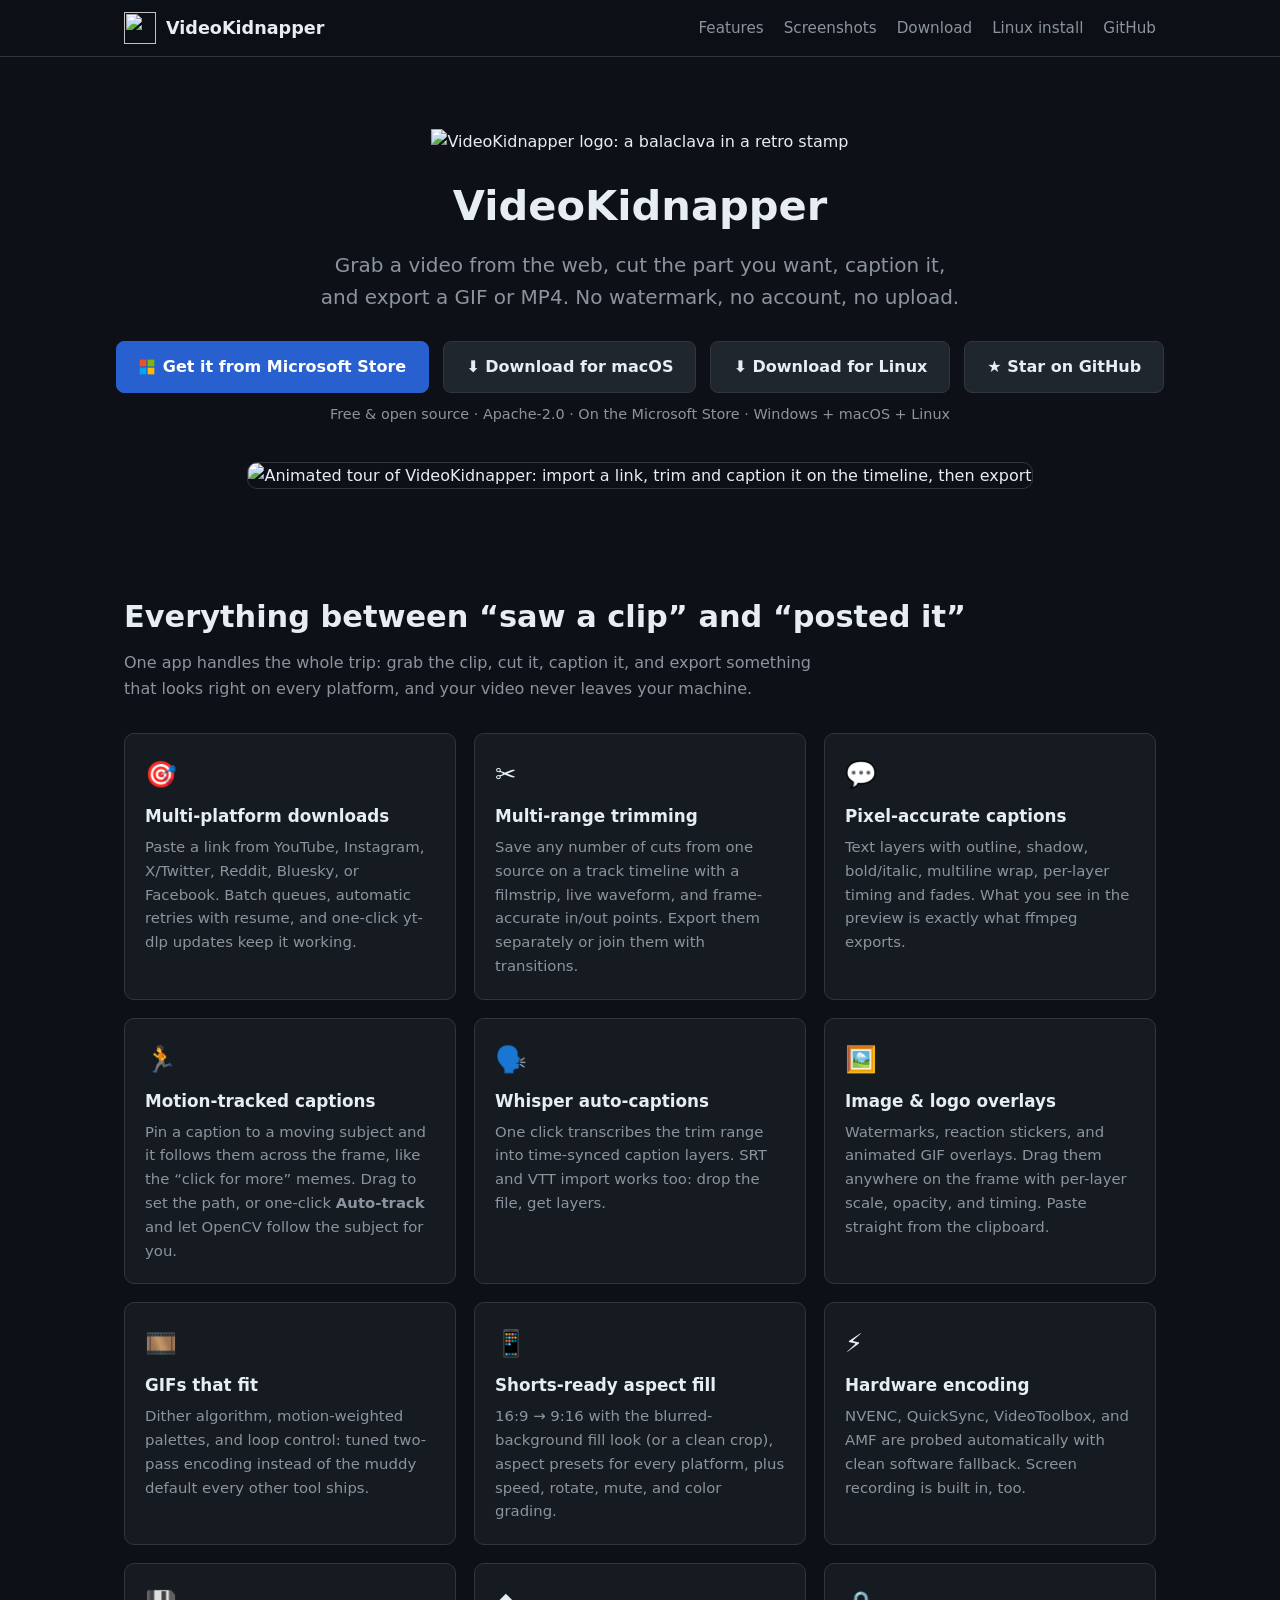
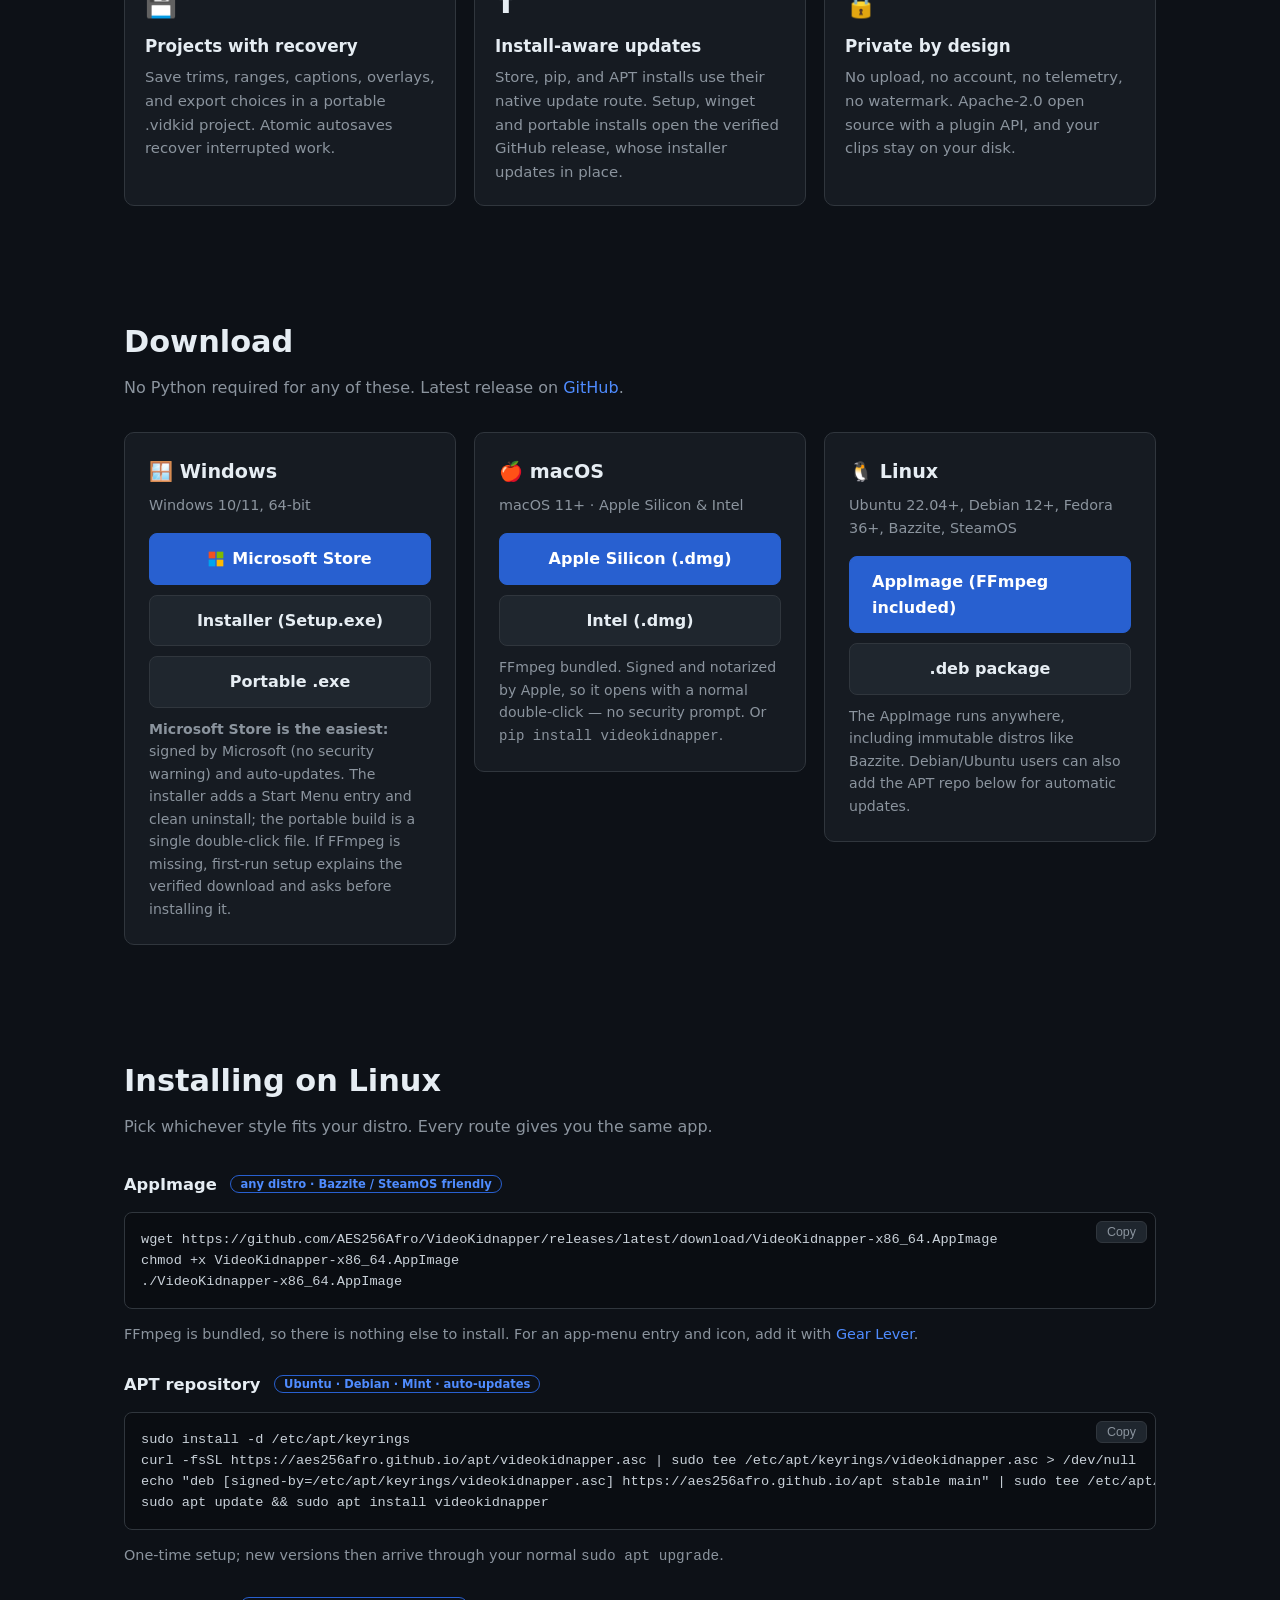
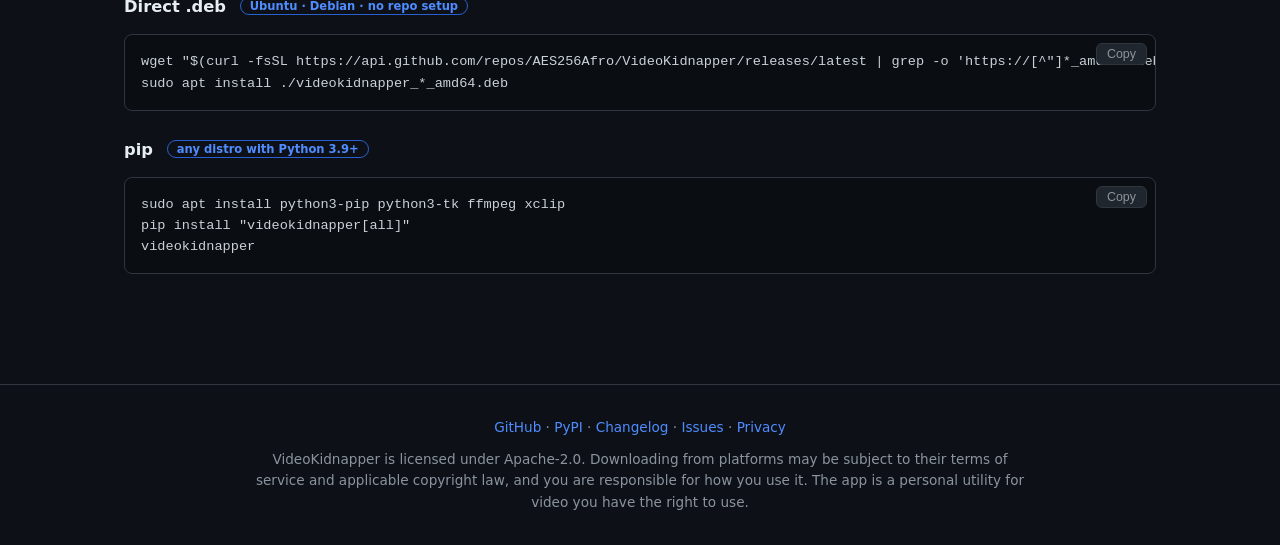
==== site/index.html @ 53217ead "feat: retro-stamp logo across the app, packages, Store art and site The blue balaclava is replaced e" ====
<!DOCTYPE html>
<!-- SPDX-FileCopyrightText: 2026 AES256Afro <https://github.com/AES256Afro>
     SPDX-License-Identifier: Apache-2.0 -->
<html lang="en">
<head>
  <meta charset="utf-8">
  <meta name="viewport" content="width=device-width, initial-scale=1">
  <title>VideoKidnapper: download, trim &amp; caption clips into GIFs and MP4s</title>
  <meta name="description" content="Free, open-source desktop tool: download clips from YouTube, X, Instagram, Reddit and more, trim them, add pixel-accurate captions, and export polished GIFs or MP4s. Fully offline, no watermark, no account.">
  <link rel="icon" type="image/svg+xml" href="assets/branding/logo-mark.svg">
  <link rel="icon" type="image/png" sizes="64x64" href="assets/branding/favicon-64.png">
  <link rel="apple-touch-icon" href="assets/branding/logo-512.png">
  <link rel="stylesheet" href="styles.css">
  <meta property="og:title" content="VideoKidnapper">
  <meta property="og:description" content="Grab a video from the web, cut the part you want, caption it, and export a GIF or MP4. No watermark, no account, no upload.">
  <meta property="og:image" content="https://aes256afro.github.io/VideoKidnapper/assets/branding/logo-card-1280x720.png">
</head>
<body>

<nav>
  <div class="nav-inner">
    <a class="brand" href="./"><img src="assets/branding/logo-mark.svg" alt=""> VideoKidnapper</a>
    <div class="nav-links">
      <a href="#features">Features</a>
      <a href="screenshots.html">Screenshots</a>
      <a href="#download">Download</a>
      <a href="#linux">Linux install</a>
      <a href="https://github.com/AES256Afro/VideoKidnapper">GitHub</a>
    </div>
  </div>
</nav>

<header class="hero">
  <img class="logo" src="assets/branding/logo.svg" alt="VideoKidnapper logo: a balaclava in a retro stamp">
  <h1>VideoKidnapper</h1>
  <p class="tagline">Grab a video from the web, cut the part you want, caption it,
    and export a GIF or MP4. No watermark, no account, no upload.</p>
  <div class="cta-row">
    <a class="btn primary" href="https://apps.microsoft.com/detail/9N4BMTK8Q7KG"><svg width="16" height="16" viewBox="0 0 24 24" aria-hidden="true"><rect x="1" y="1" width="10" height="10" fill="#F25022"/><rect x="13" y="1" width="10" height="10" fill="#7FBA00"/><rect x="1" y="13" width="10" height="10" fill="#00A4EF"/><rect x="13" y="13" width="10" height="10" fill="#FFB900"/></svg> Get it from Microsoft Store</a>
    <a class="btn" id="dl-mac" href="#download">⬇ Download for macOS</a>
    <a class="btn" id="dl-linux" href="https://github.com/AES256Afro/VideoKidnapper/releases/latest/download/VideoKidnapper-x86_64.AppImage">⬇ Download for Linux</a>
    <a class="btn" href="https://github.com/AES256Afro/VideoKidnapper">★ Star on GitHub</a>
  </div>
  <p class="badges" id="version-badge">Free &amp; open source · Apache-2.0 · On the Microsoft Store · Windows + macOS + Linux</p>
  <img class="demo" src="assets/screenshots/demo.gif" alt="Animated tour of VideoKidnapper: import a link, trim and caption it on the timeline, then export">
</header>

<section id="features">
  <div class="container">
    <h2>Everything between “saw a clip” and “posted it”</h2>
    <p class="lede">One app handles the whole trip: grab the clip, cut it, caption it, and export something that looks right on every platform, and your video never leaves your machine.</p>
    <div class="features-grid">
      <div class="feature"><div class="icon">🎯</div><h3>Multi-platform downloads</h3>
        <p>Paste a link from YouTube, Instagram, X/Twitter, Reddit, Bluesky, or Facebook. Batch queues, automatic retries with resume, and one-click yt-dlp updates keep it working.</p></div>
      <div class="feature"><div class="icon">✂️</div><h3>Multi-range trimming</h3>
        <p>Save any number of cuts from one source on a track timeline with a filmstrip, live waveform, and frame-accurate in/out points. Export them separately or join them with transitions.</p></div>
      <div class="feature"><div class="icon">💬</div><h3>Pixel-accurate captions</h3>
        <p>Text layers with outline, shadow, bold/italic, multiline wrap, per-layer timing and fades. What you see in the preview is exactly what ffmpeg exports.</p></div>
      <div class="feature"><div class="icon">🏃</div><h3>Motion-tracked captions</h3>
        <p>Pin a caption to a moving subject and it follows them across the frame, like the “click for more” memes. Drag to set the path, or one-click <strong>Auto-track</strong> and let OpenCV follow the subject for you.</p></div>
      <div class="feature"><div class="icon">🗣️</div><h3>Whisper auto-captions</h3>
        <p>One click transcribes the trim range into time-synced caption layers. SRT and VTT import works too: drop the file, get layers.</p></div>
      <div class="feature"><div class="icon">🖼️</div><h3>Image &amp; logo overlays</h3>
        <p>Watermarks, reaction stickers, and animated GIF overlays. Drag them anywhere on the frame with per-layer scale, opacity, and timing. Paste straight from the clipboard.</p></div>
      <div class="feature"><div class="icon">🎞️</div><h3>GIFs that fit</h3>
        <p>Dither algorithm, motion-weighted palettes, and loop control: tuned two-pass encoding instead of the muddy default every other tool ships.</p></div>
      <div class="feature"><div class="icon">📱</div><h3>Shorts-ready aspect fill</h3>
        <p>16:9 → 9:16 with the blurred-background fill look (or a clean crop), aspect presets for every platform, plus speed, rotate, mute, and color grading.</p></div>
      <div class="feature"><div class="icon">⚡</div><h3>Hardware encoding</h3>
        <p>NVENC, QuickSync, VideoToolbox, and AMF are probed automatically with clean software fallback. Screen recording is built in, too.</p></div>
      <div class="feature"><div class="icon">💾</div><h3>Projects with recovery</h3>
        <p>Save trims, ranges, captions, overlays, and export choices in a portable .vidkid project. Atomic autosaves recover interrupted work.</p></div>
      <div class="feature"><div class="icon">⬆️</div><h3>Install-aware updates</h3>
        <p>Store, pip, and APT installs use their native update route. Setup, winget and portable installs open the verified GitHub release, whose installer updates in place.</p></div>
      <div class="feature"><div class="icon">🔒</div><h3>Private by design</h3>
        <p>No upload, no account, no telemetry, no watermark. Apache-2.0 open source with a plugin API, and your clips stay on your disk.</p></div>
    </div>
  </div>
</section>

<section id="download">
  <div class="container">
    <h2>Download</h2>
    <p class="lede">No Python required for any of these. <span id="latest-note">Latest release on <a href="https://github.com/AES256Afro/VideoKidnapper/releases/latest">GitHub</a>.</span></p>
    <div class="dl-grid">
      <div class="dl-card">
        <h3>🪟 Windows</h3>
        <p class="sub">Windows 10/11, 64-bit</p>
        <a class="btn primary" href="https://apps.microsoft.com/detail/9N4BMTK8Q7KG"><svg width="16" height="16" viewBox="0 0 24 24" aria-hidden="true"><rect x="1" y="1" width="10" height="10" fill="#F25022"/><rect x="13" y="1" width="10" height="10" fill="#7FBA00"/><rect x="1" y="13" width="10" height="10" fill="#00A4EF"/><rect x="13" y="13" width="10" height="10" fill="#FFB900"/></svg> Microsoft Store</a>
        <a class="btn" id="dl-win-setup" href="https://github.com/AES256Afro/VideoKidnapper/releases/latest">Installer (Setup.exe)</a>
        <a class="btn" href="https://github.com/AES256Afro/VideoKidnapper/releases/latest/download/VideoKidnapper.exe">Portable .exe</a>
        <p class="alt"><strong>Microsoft Store is the easiest:</strong> signed by Microsoft (no security warning) and auto-updates. The installer adds a Start Menu entry and clean uninstall; the portable build is a single double-click file. If FFmpeg is missing, first-run setup explains the verified download and asks before installing it.</p>
      </div>
      <div class="dl-card">
        <h3>🍎 macOS</h3>
        <p class="sub">macOS 11+ · Apple Silicon &amp; Intel</p>
        <a class="btn primary" id="dl-mac-arm" href="https://github.com/AES256Afro/VideoKidnapper/releases/latest">Apple Silicon (.dmg)</a>
        <a class="btn" id="dl-mac-intel" href="https://github.com/AES256Afro/VideoKidnapper/releases/latest">Intel (.dmg)</a>
        <p class="alt">FFmpeg bundled. Signed and notarized by Apple, so it opens with a normal double-click — no security prompt. Or <code>pip install videokidnapper</code>.</p>
      </div>
      <div class="dl-card">
        <h3>🐧 Linux</h3>
        <p class="sub">Ubuntu 22.04+, Debian 12+, Fedora 36+, Bazzite, SteamOS</p>
        <a class="btn primary" href="https://github.com/AES256Afro/VideoKidnapper/releases/latest/download/VideoKidnapper-x86_64.AppImage">AppImage (FFmpeg included)</a>
        <a class="btn" id="dl-deb" href="https://github.com/AES256Afro/VideoKidnapper/releases/latest">.deb package</a>
        <p class="alt">The AppImage runs anywhere, including immutable distros like Bazzite. Debian/Ubuntu users can also add the APT repo below for automatic updates.</p>
      </div>
    </div>
  </div>
</section>

<section id="linux">
  <div class="container">
    <h2>Installing on Linux</h2>
    <p class="lede">Pick whichever style fits your distro. Every route gives you the same app.</p>

    <h4 class="install-h">AppImage <span class="tagchip">any distro · Bazzite / SteamOS friendly</span></h4>
    <div class="codeblock"><button class="copy">Copy</button><pre>wget https://github.com/AES256Afro/VideoKidnapper/releases/latest/download/VideoKidnapper-x86_64.AppImage
chmod +x VideoKidnapper-x86_64.AppImage
./VideoKidnapper-x86_64.AppImage</pre></div>
    <p class="install-note">FFmpeg is bundled, so there is nothing else to install. For an app-menu entry and icon, add it with <a href="https://flathub.org/apps/it.mijorus.gearlever">Gear Lever</a>.</p>

    <h4 class="install-h">APT repository <span class="tagchip">Ubuntu · Debian · Mint · auto-updates</span></h4>
    <div class="codeblock"><button class="copy">Copy</button><pre>sudo install -d /etc/apt/keyrings
curl -fsSL https://aes256afro.github.io/apt/videokidnapper.asc | sudo tee /etc/apt/keyrings/videokidnapper.asc &gt; /dev/null
echo "deb [signed-by=/etc/apt/keyrings/videokidnapper.asc] https://aes256afro.github.io/apt stable main" | sudo tee /etc/apt/sources.list.d/videokidnapper.list
sudo apt update &amp;&amp; sudo apt install videokidnapper</pre></div>
    <p class="install-note">One-time setup; new versions then arrive through your normal <code>sudo apt upgrade</code>.</p>

    <h4 class="install-h">Direct .deb <span class="tagchip">Ubuntu · Debian · no repo setup</span></h4>
    <div class="codeblock"><button class="copy">Copy</button><pre>wget "$(curl -fsSL https://api.github.com/repos/AES256Afro/VideoKidnapper/releases/latest | grep -o 'https://[^"]*_amd64\.deb')"
sudo apt install ./videokidnapper_*_amd64.deb</pre></div>

    <h4 class="install-h">pip <span class="tagchip">any distro with Python 3.9+</span></h4>
    <div class="codeblock"><button class="copy">Copy</button><pre>sudo apt install python3-pip python3-tk ffmpeg xclip
pip install "videokidnapper[all]"
videokidnapper</pre></div>
  </div>
</section>

<footer>
  <p>
    <a href="https://github.com/AES256Afro/VideoKidnapper">GitHub</a> ·
    <a href="https://pypi.org/project/videokidnapper/">PyPI</a> ·
    <a href="https://github.com/AES256Afro/VideoKidnapper/blob/main/CHANGELOG.md">Changelog</a> ·
    <a href="https://github.com/AES256Afro/VideoKidnapper/issues">Issues</a> ·
    <a href="privacy.html">Privacy</a>
  </p>
  <p class="fine">VideoKidnapper is licensed under Apache-2.0. Downloading from platforms may be subject to their terms of service and applicable copyright law, and you are responsible for how you use it. The app is a personal utility for video you have the right to use.</p>
</footer>

<script>
// Copy buttons for the install code blocks.
document.querySelectorAll('.codeblock .copy').forEach(function (btn) {
  btn.addEventListener('click', function () {
    navigator.clipboard.writeText(btn.nextElementSibling.textContent).then(function () {
      btn.textContent = 'Copied!';
      setTimeout(function () { btn.textContent = 'Copy'; }, 1500);
    });
  });
});

// Resolve exact versioned asset links from the latest GitHub release.
// Static fallbacks (the hrefs already in the HTML) cover API failures.
fetch('https://api.github.com/repos/AES256Afro/VideoKidnapper/releases/latest')
  .then(function (r) { return r.ok ? r.json() : null; })
  .then(function (rel) {
    if (!rel || !rel.assets) return;
    function asset(re) {
      var a = rel.assets.find(function (a) { return re.test(a.name); });
      return a ? a.browser_download_url : null;
    }
    var setup = asset(/^VideoKidnapper-Setup-.*\.exe$/);
    var deb = asset(/_amd64\.deb$/);
    var winSetup = document.getElementById('dl-win-setup');
    if (setup && winSetup) winSetup.href = setup;
    var debBtn = document.getElementById('dl-deb');
    if (deb && debBtn) debBtn.href = deb;
    var macArm = asset(/-macos-arm64\.dmg$/), macIntel = asset(/-macos-x86_64\.dmg$/);
    var macArmBtn = document.getElementById('dl-mac-arm');
    var macIntelBtn = document.getElementById('dl-mac-intel');
    if (macArm && macArmBtn) macArmBtn.href = macArm;
    if (macIntel && macIntelBtn) macIntelBtn.href = macIntel;
    if (rel.tag_name) {
      document.getElementById('version-badge').textContent =
        'Free & open source · Apache-2.0 · On the Microsoft Store · Windows + macOS + Linux · latest: ' + rel.tag_name;
    }
  })
  .catch(function () { /* fallbacks stay in place */ });
</script>

</body>
</html>
---- site/styles.css ----
/* SPDX-FileCopyrightText: 2026 AES256Afro <https://github.com/AES256Afro>
   SPDX-License-Identifier: Apache-2.0
   VideoKidnapper website — palette mirrors videokidnapper/ui/theme.py */

:root {
  --bg-base: #0D1117;
  --bg-surface: #161B22;
  --bg-raised: #1F262E;
  --border: #30363D;
  --accent: #4F8CFF;
  --accent-active: #2860D0;
  --success: #3FB950;
  --text: #E6EDF3;
  --text-muted: #8B949E;
}

* { margin: 0; padding: 0; box-sizing: border-box; }

html { scroll-behavior: smooth; }

body {
  background: var(--bg-base);
  color: var(--text);
  font-family: "Segoe UI", system-ui, -apple-system, "Helvetica Neue", Arial, sans-serif;
  line-height: 1.6;
}

a { color: var(--accent); text-decoration: none; }
a:hover { text-decoration: underline; }

.container { max-width: 1080px; margin: 0 auto; padding: 0 24px; }

/* ---- nav ---- */
nav {
  position: sticky; top: 0; z-index: 10;
  background: rgba(13, 17, 23, 0.92);
  backdrop-filter: blur(8px);
  border-bottom: 1px solid var(--border);
}
.nav-inner {
  display: flex; align-items: center; gap: 24px;
  padding: 12px 24px; max-width: 1080px; margin: 0 auto;
}
.nav-inner .brand {
  display: flex; align-items: center; gap: 10px;
  font-weight: 700; font-size: 1.1rem; color: var(--text);
}
.nav-inner .brand img { width: 32px; height: 32px; }
.nav-links { display: flex; gap: 20px; margin-left: auto; flex-wrap: wrap; }
.nav-links a { color: var(--text-muted); font-size: 0.95rem; }
.nav-links a:hover { color: var(--text); text-decoration: none; }

/* ---- hero ---- */
.hero { text-align: center; padding: 72px 24px 48px; }
.hero img.logo { width: 200px; height: 200px; }
.hero h1 { font-size: 2.6rem; margin: 18px 0 10px; }
.hero .tagline {
  color: var(--text-muted); font-size: 1.25rem;
  max-width: 640px; margin: 0 auto 28px;
}
.hero .demo {
  max-width: 100%; width: 760px; border-radius: 10px;
  border: 1px solid var(--border); margin-top: 36px;
}
.badges { color: var(--text-muted); font-size: .9rem; margin-top: 10px; }

.cta-row { display: flex; gap: 14px; justify-content: center; flex-wrap: wrap; }
.btn {
  display: inline-flex; align-items: center; gap: 8px;
  padding: 12px 22px; border-radius: 8px; font-weight: 600;
  border: 1px solid var(--border); color: var(--text);
  background: var(--bg-raised);
}
.btn:hover { text-decoration: none; border-color: var(--accent); }
.btn.primary { background: var(--accent-active); border-color: var(--accent-active); color: #fff; }
.btn.primary:hover { background: var(--accent); border-color: var(--accent); }

/* ---- sections ---- */
section { padding: 56px 0; }
section h2 { font-size: 1.9rem; margin-bottom: 8px; }
section .lede { color: var(--text-muted); margin-bottom: 32px; max-width: 720px; }

/* ---- features ---- */
.features-grid {
  display: grid; gap: 18px;
  grid-template-columns: repeat(auto-fit, minmax(280px, 1fr));
}
.feature {
  background: var(--bg-surface); border: 1px solid var(--border);
  border-radius: 10px; padding: 20px;
}
.feature .icon { font-size: 1.6rem; }
.feature h3 { font-size: 1.05rem; margin: 8px 0 6px; }
.feature p { color: var(--text-muted); font-size: 0.93rem; }

/* ---- downloads ---- */
.dl-grid {
  display: grid; gap: 18px;
  grid-template-columns: repeat(auto-fit, minmax(320px, 1fr));
  align-items: start;
}
.dl-card {
  background: var(--bg-surface); border: 1px solid var(--border);
  border-radius: 10px; padding: 24px;
}
.dl-card h3 { display: flex; align-items: center; gap: 10px; font-size: 1.2rem; margin-bottom: 6px; }
.dl-card .sub { color: var(--text-muted); font-size: 0.9rem; margin-bottom: 16px; }
.dl-card .btn { width: 100%; justify-content: center; margin-bottom: 10px; }
.dl-card .alt { font-size: 0.88rem; color: var(--text-muted); }

/* ---- code blocks ---- */
.codeblock {
  position: relative; background: #0A0D12; border: 1px solid var(--border);
  border-radius: 8px; margin: 14px 0;
}
.codeblock pre {
  padding: 16px; overflow-x: auto; font-size: 0.85rem;
  font-family: ui-monospace, "Cascadia Code", Consolas, "Courier New", monospace;
  color: #C9D1D9; line-height: 1.55;
}
.codeblock .copy {
  position: absolute; top: 8px; right: 8px;
  background: var(--bg-raised); color: var(--text-muted);
  border: 1px solid var(--border); border-radius: 6px;
  padding: 3px 10px; font-size: 0.78rem; cursor: pointer;
}
.codeblock .copy:hover { color: var(--text); border-color: var(--accent); }
.install-note { color: var(--text-muted); font-size: 0.9rem; margin-top: 6px; }
h4.install-h { margin: 26px 0 4px; font-size: 1.02rem; }
h4.install-h .tagchip {
  font-size: 0.72rem; font-weight: 600; color: var(--accent);
  border: 1px solid var(--accent-active); border-radius: 999px;
  padding: 1px 9px; vertical-align: 2px; margin-left: 8px;
}

/* ---- screenshots page ---- */
.shot { margin: 48px 0; }
.shot img {
  width: 100%; border-radius: 10px; border: 1px solid var(--border);
}
.shot h3 { font-size: 1.25rem; margin-bottom: 4px; }
.shot .caption { color: var(--text-muted); margin-bottom: 14px; max-width: 780px; }

/* ---- footer ---- */
footer {
  border-top: 1px solid var(--border); padding: 32px 24px; margin-top: 40px;
  color: var(--text-muted); font-size: 0.85rem; text-align: center;
}
footer .fine { max-width: 780px; margin: 10px auto 0; }
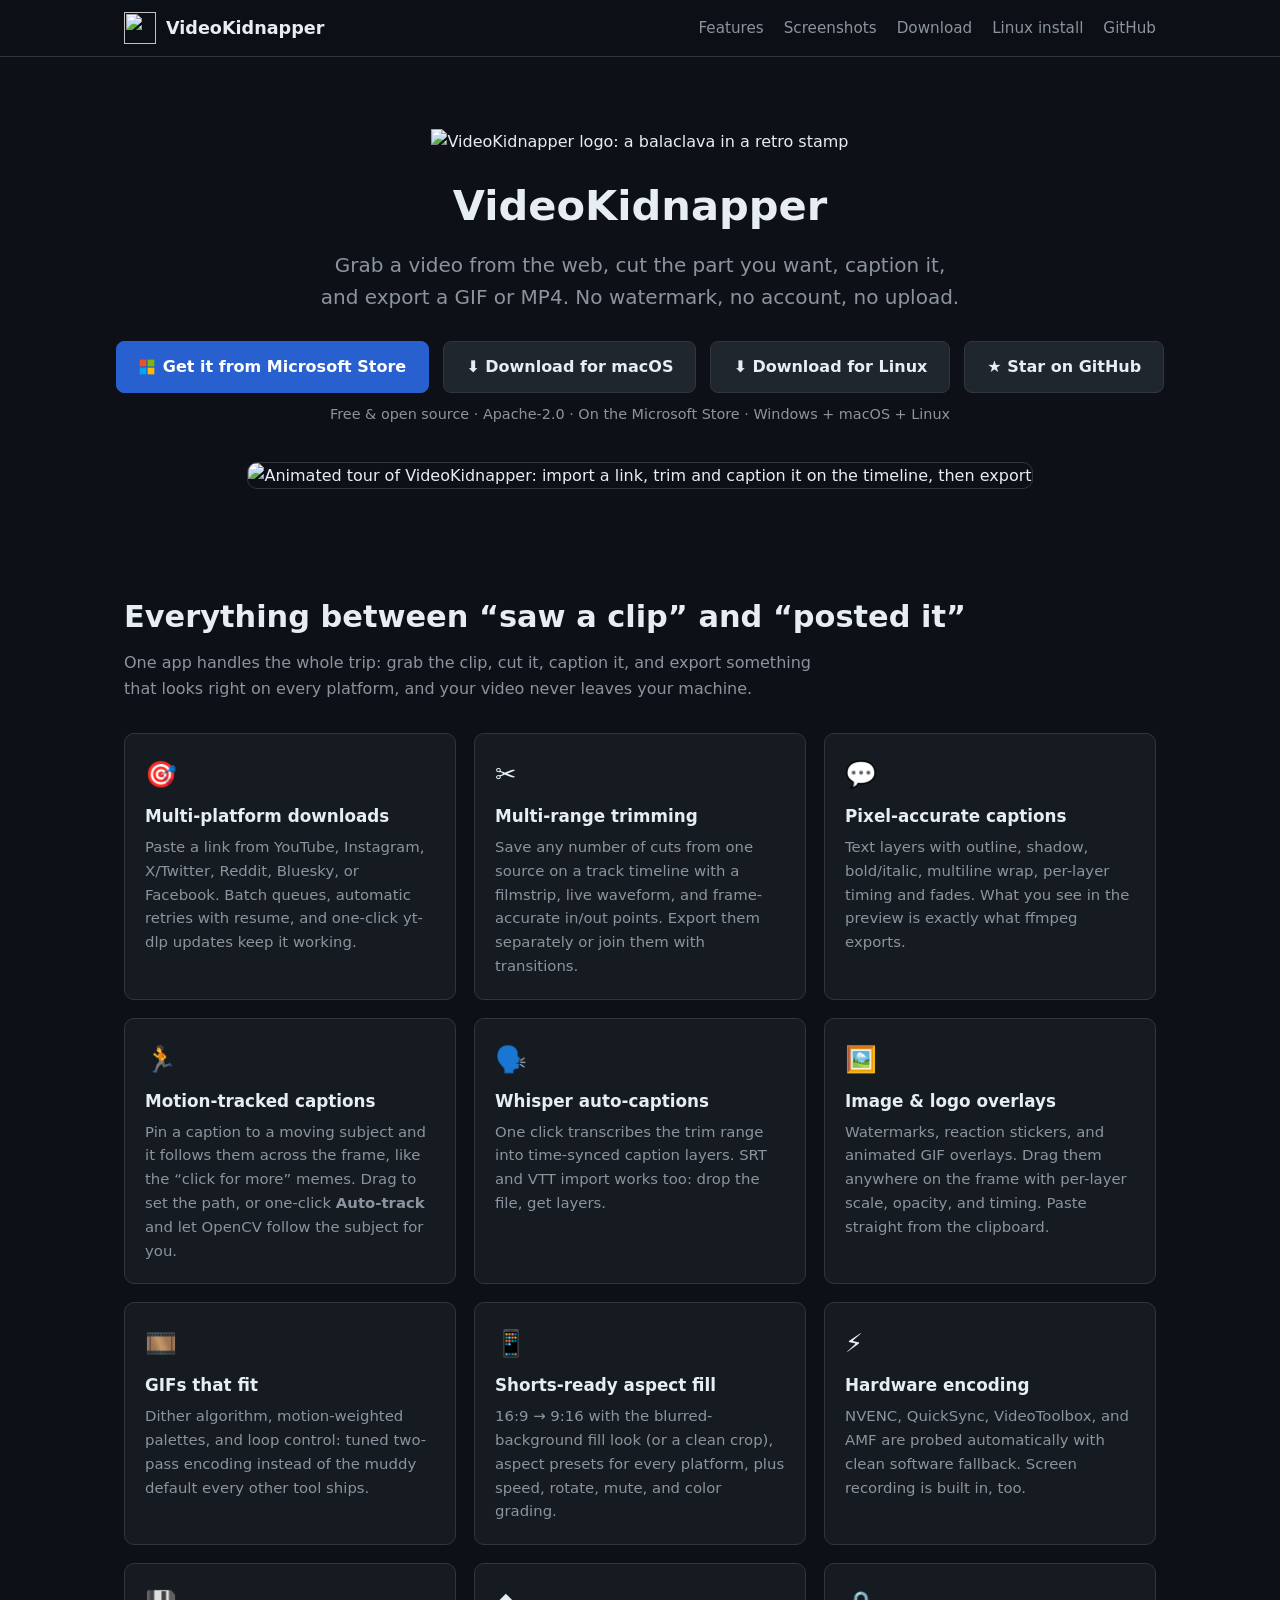
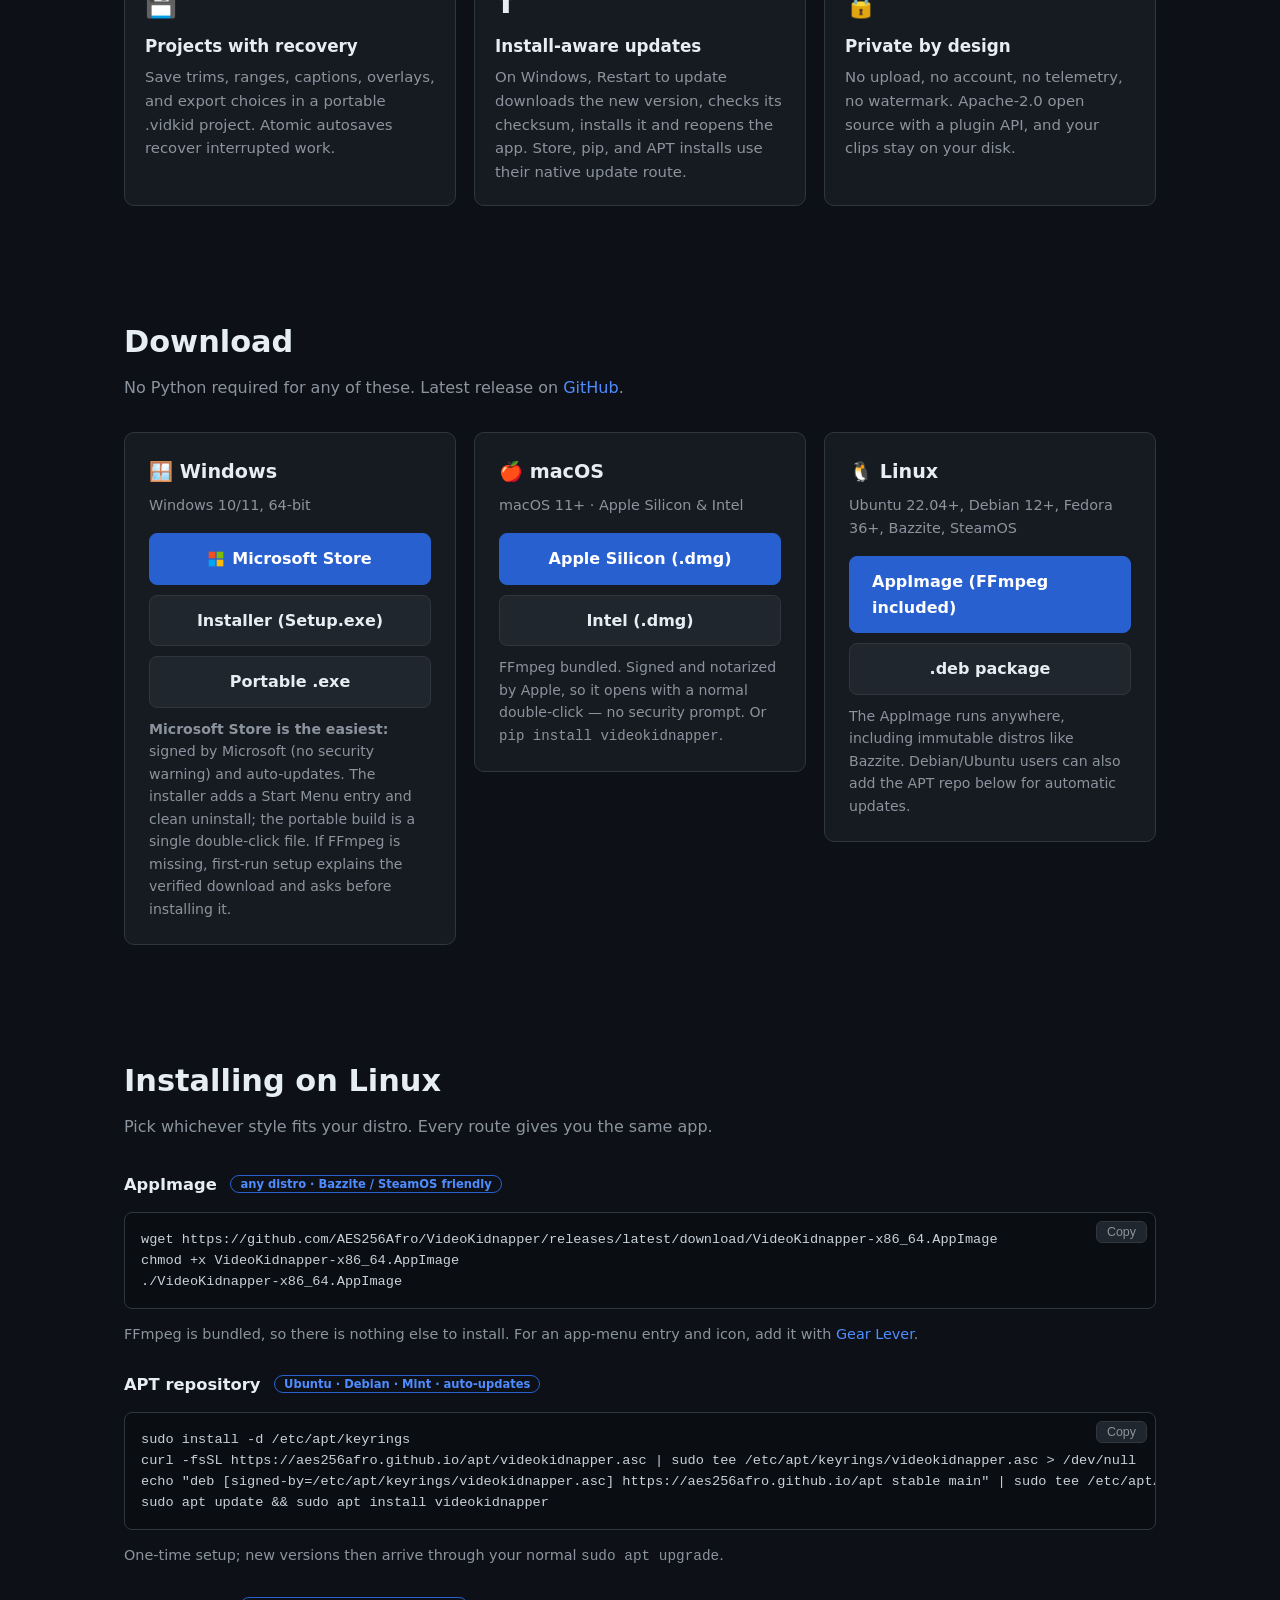
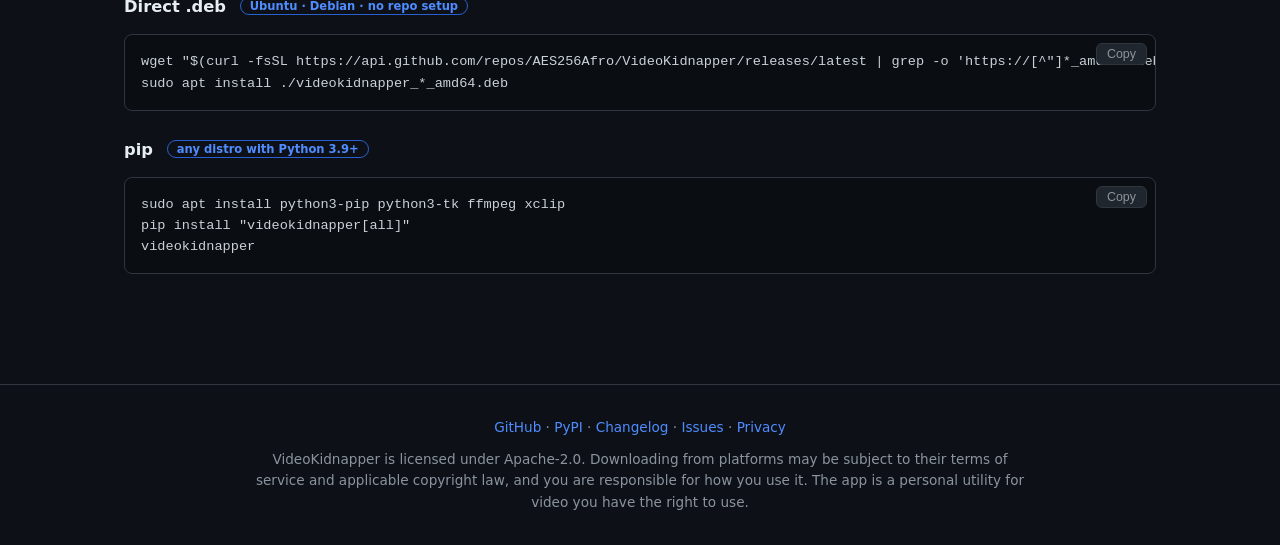
==== commit 0b6499f3: "feat: Windows updates install themselves ("Restart to update") Setup, winget and portable installs n" ====
--- a/site/index.html
+++ b/site/index.html
@@ -71,7 +71,7 @@
       <div class="feature"><div class="icon">💾</div><h3>Projects with recovery</h3>
         <p>Save trims, ranges, captions, overlays, and export choices in a portable .vidkid project. Atomic autosaves recover interrupted work.</p></div>
       <div class="feature"><div class="icon">⬆️</div><h3>Install-aware updates</h3>
-        <p>Store, pip, and APT installs use their native update route. Setup, winget and portable installs open the verified GitHub release, whose installer updates in place.</p></div>
+        <p>On Windows, Restart to update downloads the new version, checks its checksum, installs it and reopens the app. Store, pip, and APT installs use their native update route.</p></div>
       <div class="feature"><div class="icon">🔒</div><h3>Private by design</h3>
         <p>No upload, no account, no telemetry, no watermark. Apache-2.0 open source with a plugin API, and your clips stay on your disk.</p></div>
     </div>
--- a/site/styles.css
+++ b/site/styles.css
@@ -1,4 +1,4 @@
-/* SPDX-FileCopyrightText: 2026 AES256Afro <https://github.com/AES256Afro>
+/* SPDX-FileCopyrightText: 2026 Christopher Courtney <https://github.com/AES256Afro>
    SPDX-License-Identifier: Apache-2.0
    VideoKidnapper website — palette mirrors videokidnapper/ui/theme.py */
 
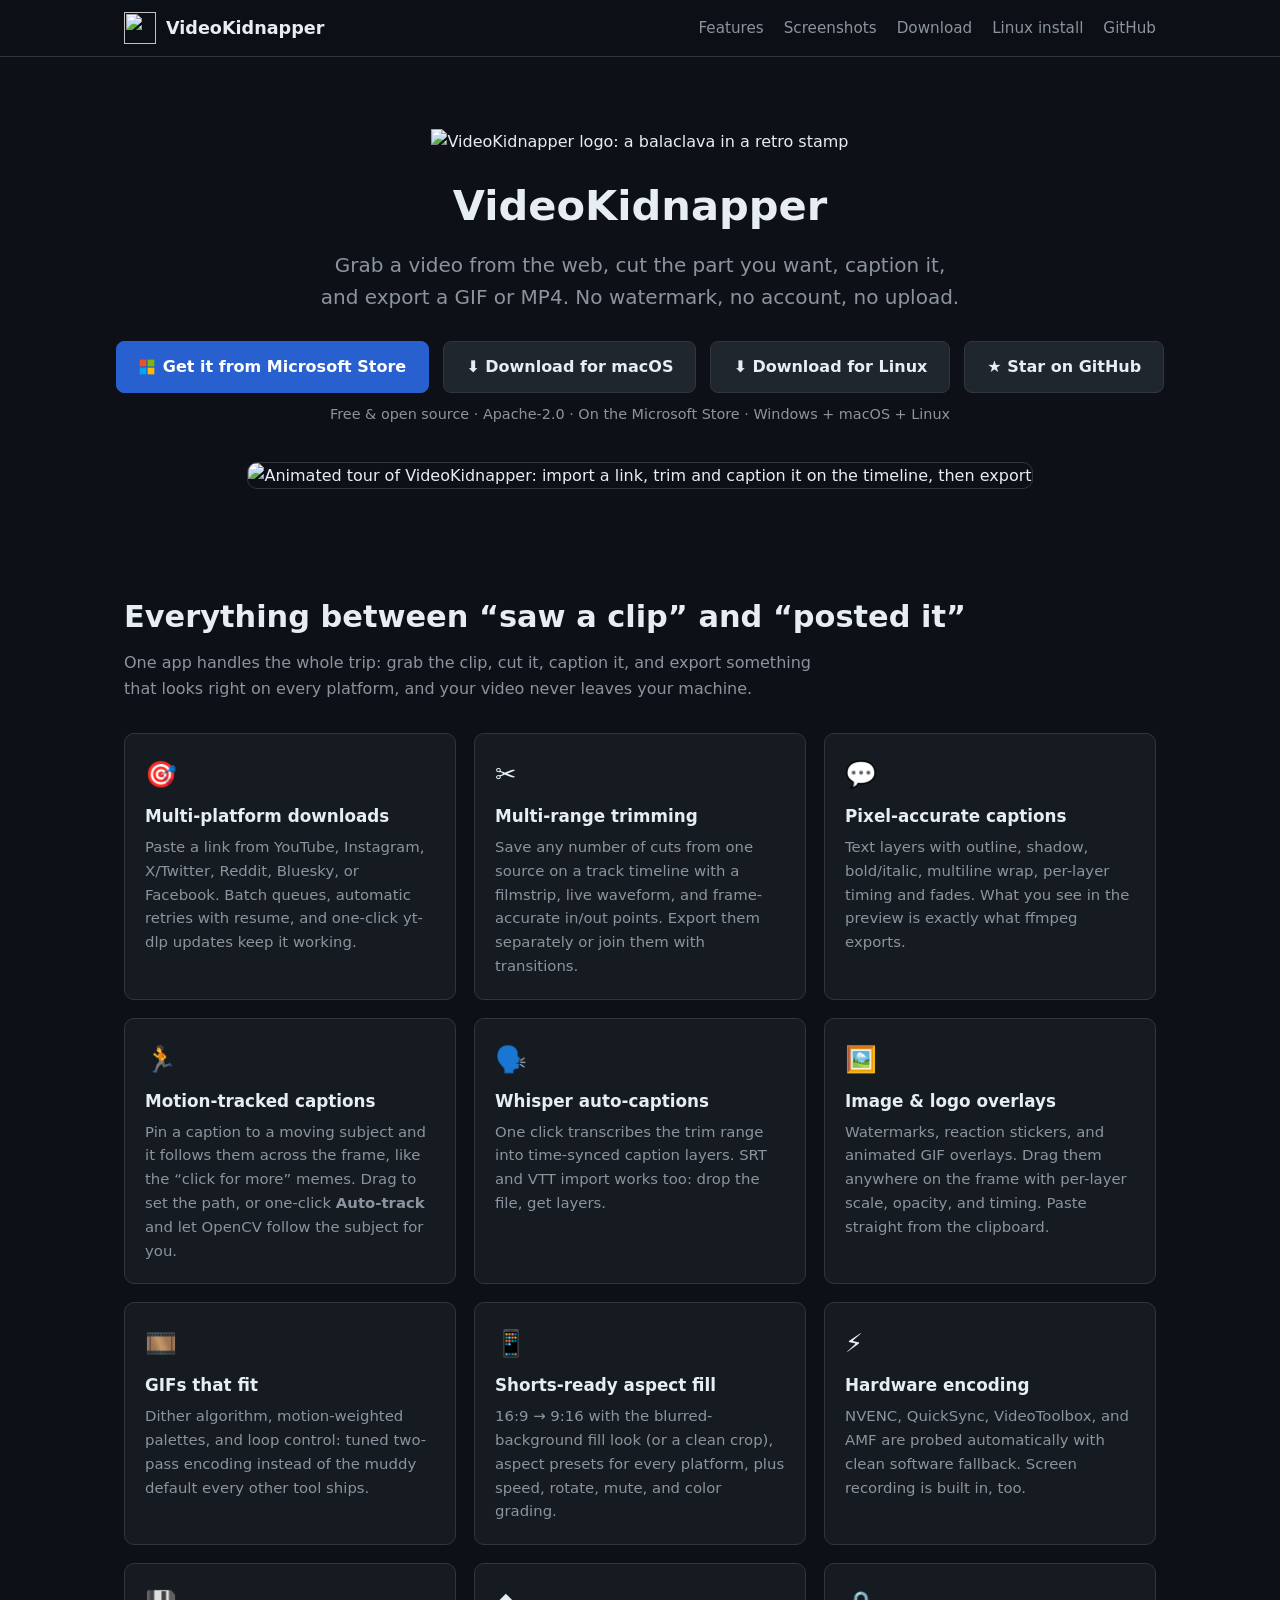
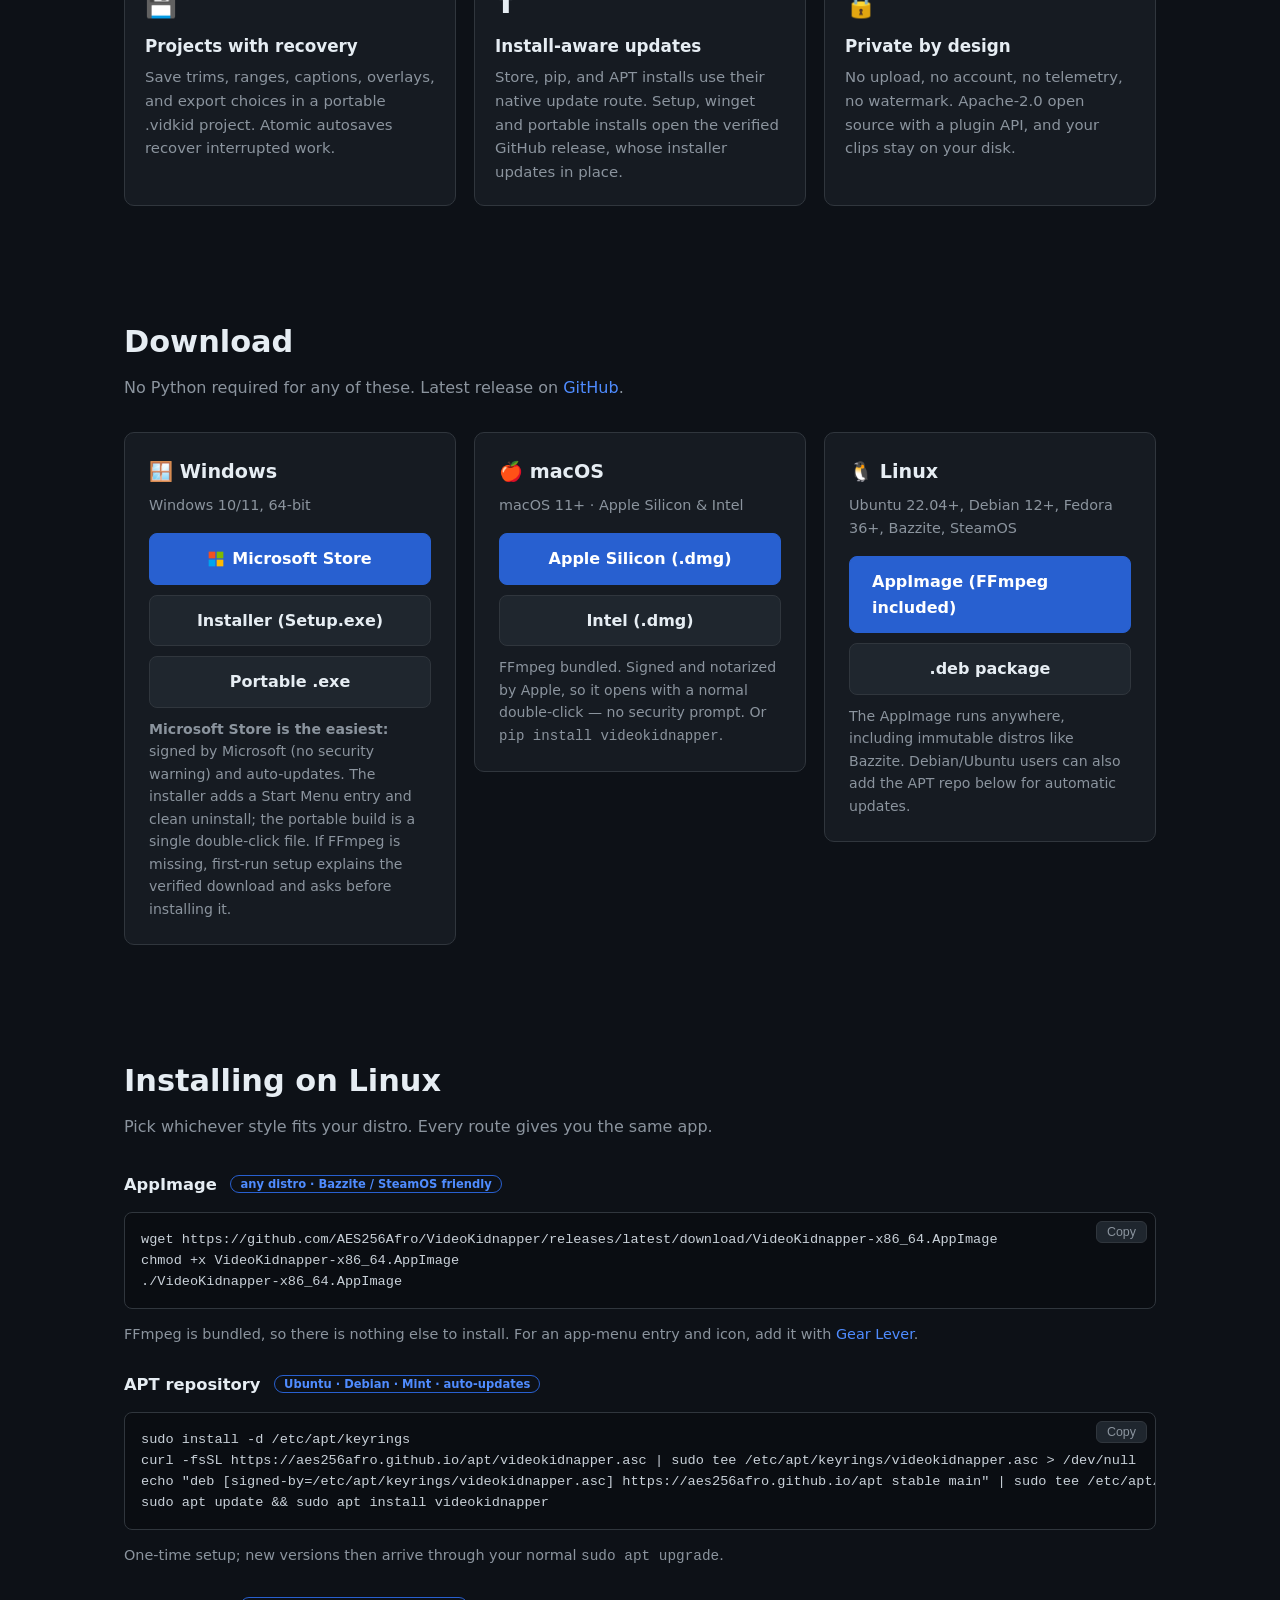
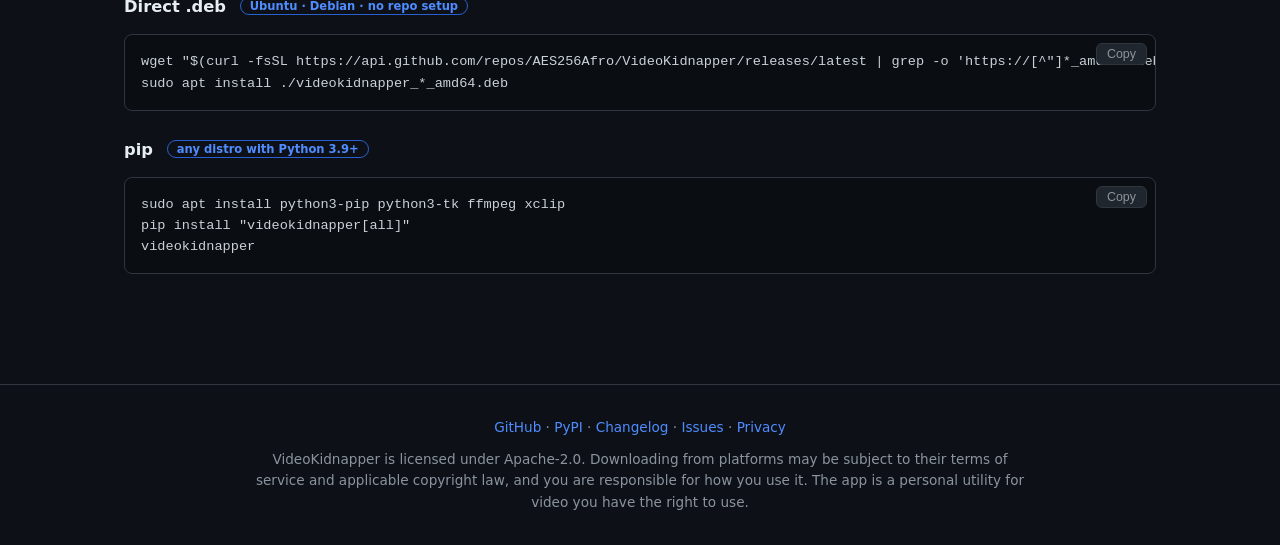
==== commit 4b71420b: "Attribute copyright to AES256Afro, scrub personal data from docs Replaces the copyright holder in 18" ====
--- a/site/index.html
+++ b/site/index.html
@@ -71,7 +71,7 @@
       <div class="feature"><div class="icon">💾</div><h3>Projects with recovery</h3>
         <p>Save trims, ranges, captions, overlays, and export choices in a portable .vidkid project. Atomic autosaves recover interrupted work.</p></div>
       <div class="feature"><div class="icon">⬆️</div><h3>Install-aware updates</h3>
-        <p>On Windows, Restart to update downloads the new version, checks its checksum, installs it and reopens the app. Store, pip, and APT installs use their native update route.</p></div>
+        <p>Store, pip, and APT installs use their native update route. Setup, winget and portable installs open the verified GitHub release, whose installer updates in place.</p></div>
       <div class="feature"><div class="icon">🔒</div><h3>Private by design</h3>
         <p>No upload, no account, no telemetry, no watermark. Apache-2.0 open source with a plugin API, and your clips stay on your disk.</p></div>
     </div>
--- a/site/styles.css
+++ b/site/styles.css
@@ -1,4 +1,4 @@
-/* SPDX-FileCopyrightText: 2026 Christopher Courtney <https://github.com/AES256Afro>
+/* SPDX-FileCopyrightText: 2026 AES256Afro <https://github.com/AES256Afro>
    SPDX-License-Identifier: Apache-2.0
    VideoKidnapper website — palette mirrors videokidnapper/ui/theme.py */
 
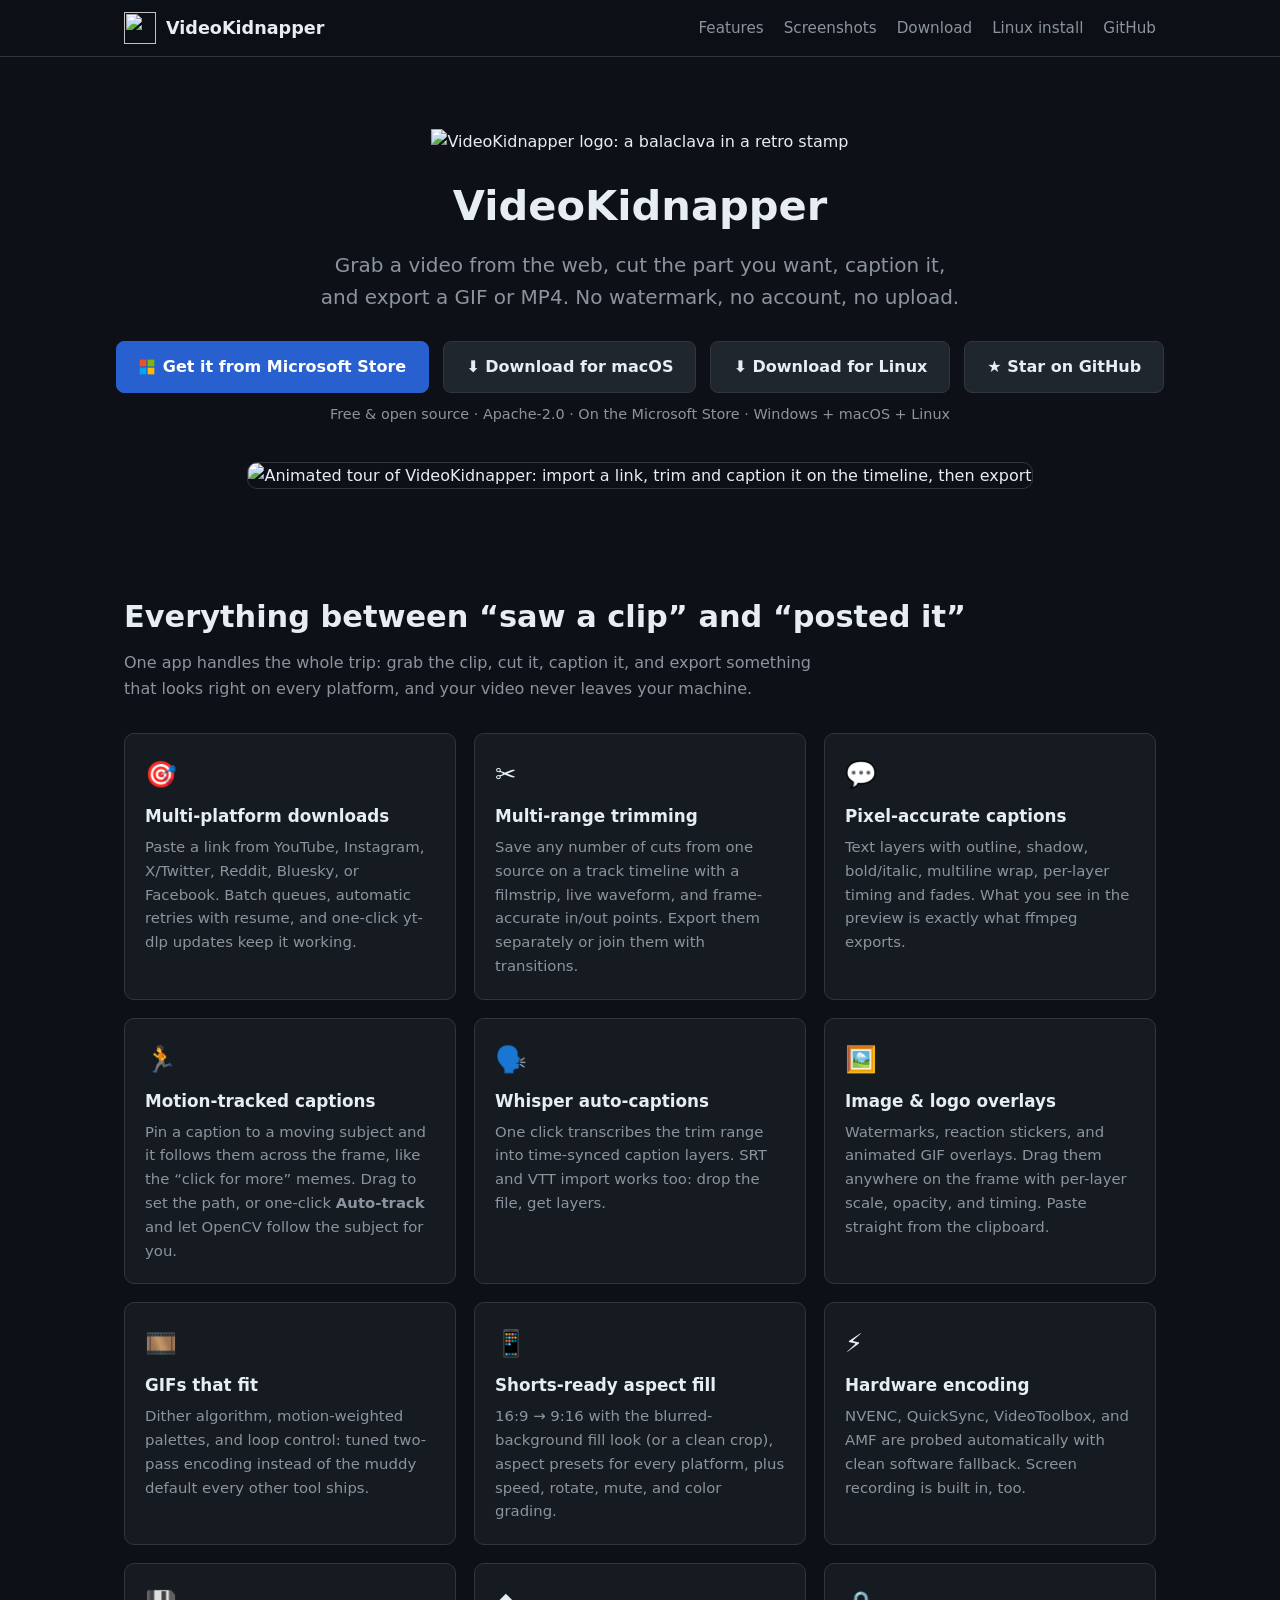
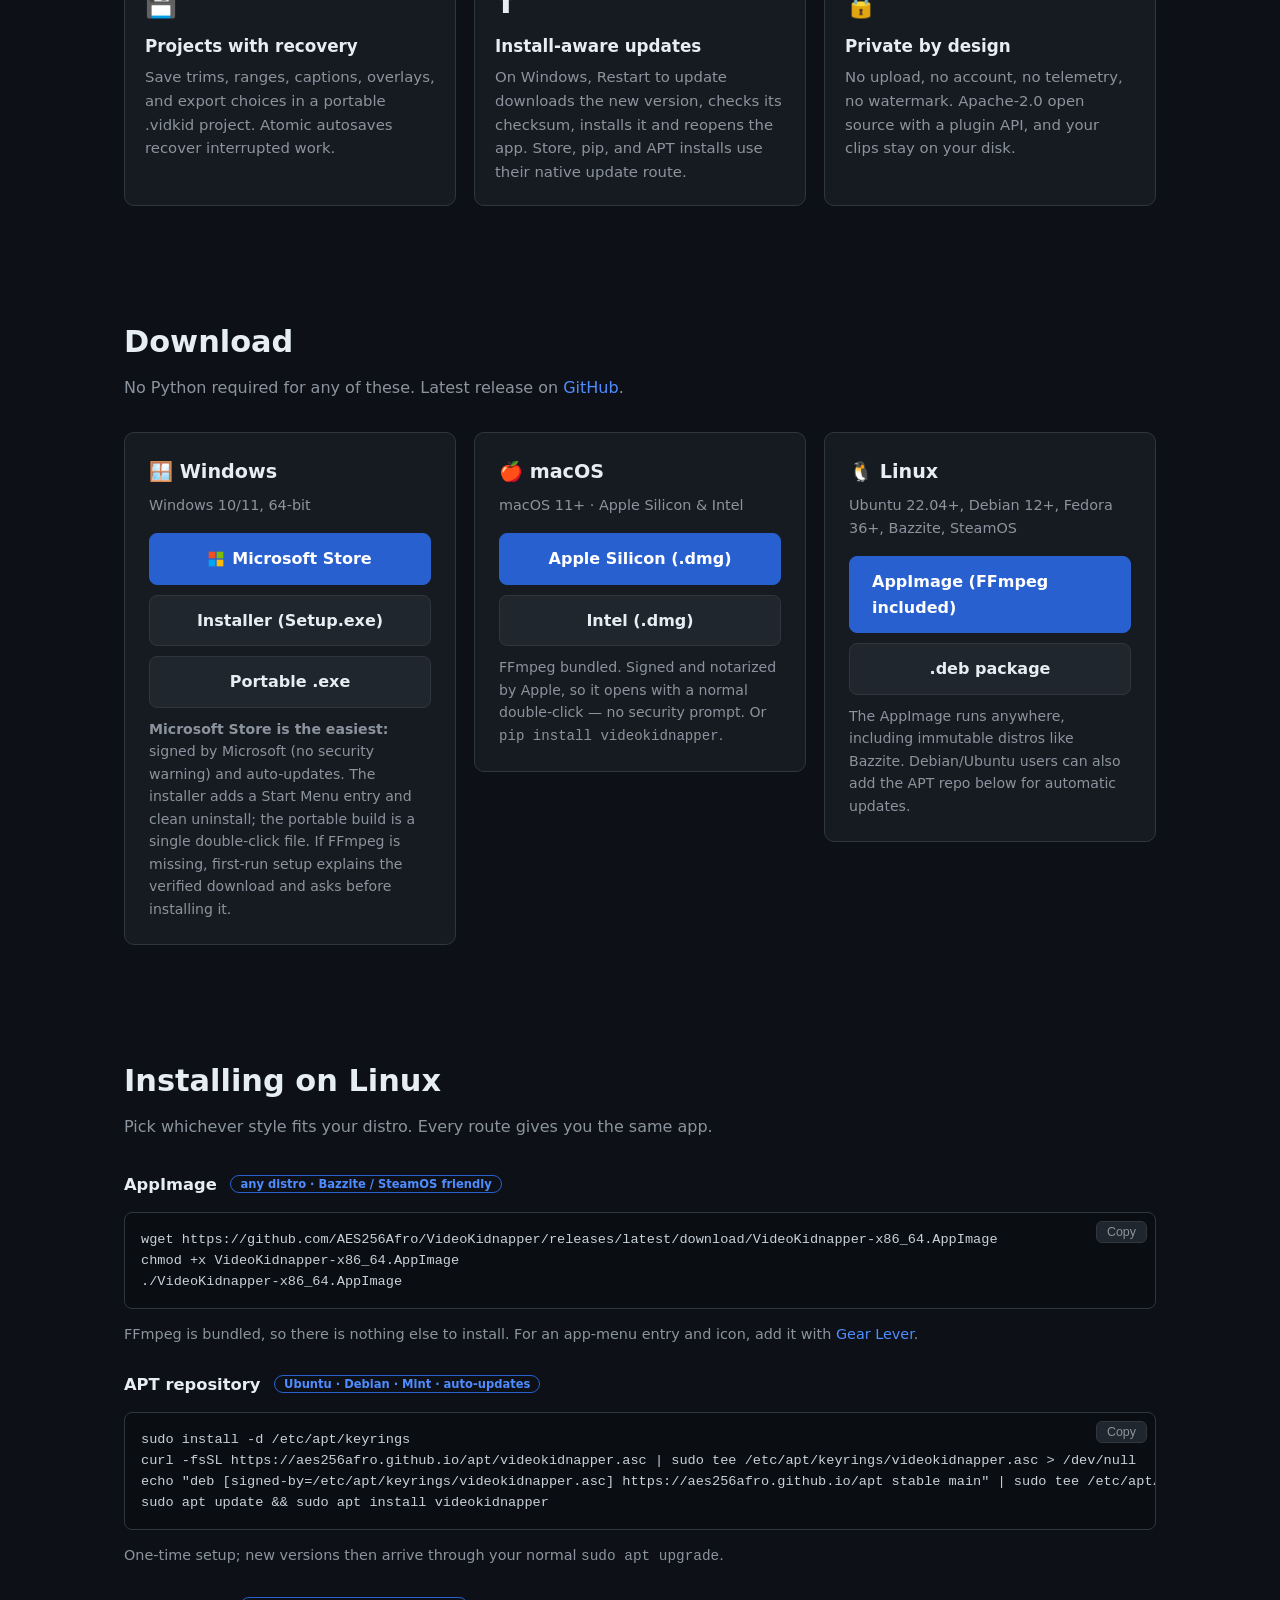
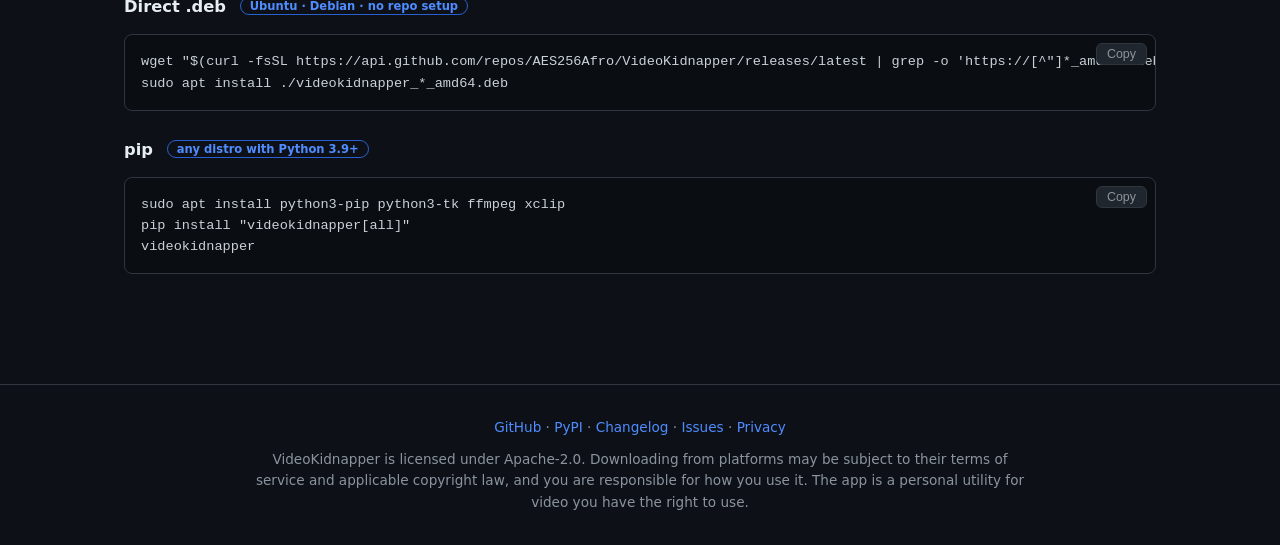
==== commit aa9c5b2e: "Merge origin/main: AES256Afro attribution and v1.9.1 Keeps the one-window deletions of the old dialo" ====
--- a/site/index.html
+++ b/site/index.html
@@ -71,7 +71,7 @@
       <div class="feature"><div class="icon">💾</div><h3>Projects with recovery</h3>
         <p>Save trims, ranges, captions, overlays, and export choices in a portable .vidkid project. Atomic autosaves recover interrupted work.</p></div>
       <div class="feature"><div class="icon">⬆️</div><h3>Install-aware updates</h3>
-        <p>Store, pip, and APT installs use their native update route. Setup, winget and portable installs open the verified GitHub release, whose installer updates in place.</p></div>
+        <p>On Windows, Restart to update downloads the new version, checks its checksum, installs it and reopens the app. Store, pip, and APT installs use their native update route.</p></div>
       <div class="feature"><div class="icon">🔒</div><h3>Private by design</h3>
         <p>No upload, no account, no telemetry, no watermark. Apache-2.0 open source with a plugin API, and your clips stay on your disk.</p></div>
     </div>
